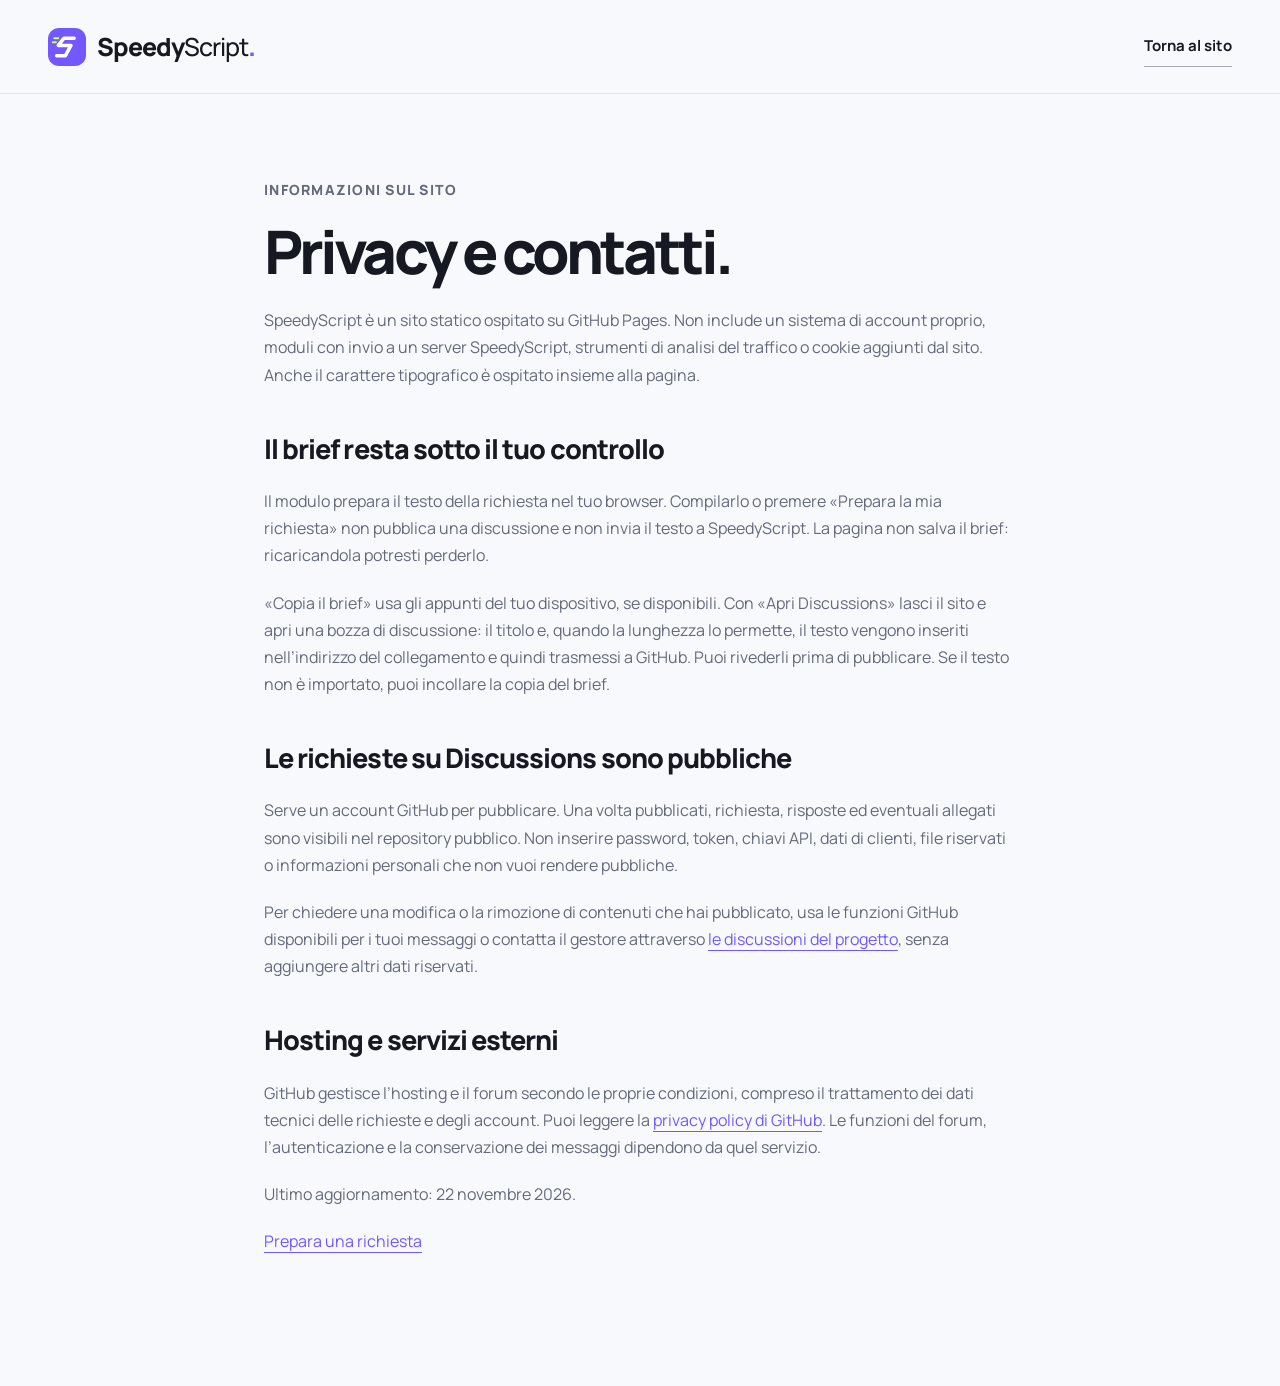
==== docs/privacy.html @ dad45a74 "Launch SpeedyScript website with Discussions contact workflow" ====
<!doctype html>
<html lang="it">
<head>
  <meta charset="utf-8">
  <meta name="viewport" content="width=device-width, initial-scale=1">
  <title>Privacy e contatti — SpeedyScript</title>
  <meta name="description" content="Come funziona il brief SpeedyScript e cosa viene condiviso quando apri GitHub Discussions.">
  <meta name="theme-color" content="#7357ff">
  <meta name="referrer" content="strict-origin-when-cross-origin">
  <link rel="canonical" href="https://mikeminer.github.io/speedyscript/privacy.html">
  <link rel="icon" type="image/svg+xml" href="./assets/mark.svg">
  <link rel="stylesheet" href="./assets/site.css">
</head>
<body>
  <header class="header"><div class="container nav-wrap">
    <a class="brand" href="./"><img src="./assets/mark.svg" width="38" height="38" alt=""><span>Speedy<span class="brand-light">Script</span><span class="brand-dot">.</span></span></a>
    <a class="text-link" href="./">Torna al sito</a>
  </div></header>
  <main class="legal-main">
    <p class="eyebrow">INFORMAZIONI SUL SITO</p>
    <h1>Privacy e contatti.</h1>
    <p>SpeedyScript è un sito statico ospitato su GitHub Pages. Non include un sistema di account proprio, moduli con invio a un server SpeedyScript, strumenti di analisi del traffico o cookie aggiunti dal sito. Anche il carattere tipografico è ospitato insieme alla pagina.</p>
    <h2>Il brief resta sotto il tuo controllo</h2>
    <p>Il modulo prepara il testo della richiesta nel tuo browser. Compilarlo o premere «Prepara la mia richiesta» non pubblica una discussione e non invia il testo a SpeedyScript. La pagina non salva il brief: ricaricandola potresti perderlo.</p>
    <p>«Copia il brief» usa gli appunti del tuo dispositivo, se disponibili. Con «Apri Discussions» lasci il sito e apri una bozza di discussione: il titolo e, quando la lunghezza lo permette, il testo vengono inseriti nell’indirizzo del collegamento e quindi trasmessi a GitHub. Puoi rivederli prima di pubblicare. Se il testo non è importato, puoi incollare la copia del brief.</p>
    <h2>Le richieste su Discussions sono pubbliche</h2>
    <p>Serve un account GitHub per pubblicare. Una volta pubblicati, richiesta, risposte ed eventuali allegati sono visibili nel repository pubblico. Non inserire password, token, chiavi API, dati di clienti, file riservati o informazioni personali che non vuoi rendere pubbliche.</p>
    <p>Per chiedere una modifica o la rimozione di contenuti che hai pubblicato, usa le funzioni GitHub disponibili per i tuoi messaggi o contatta il gestore attraverso <a href="https://github.com/mikeminer/speedyscript/discussions">le discussioni del progetto</a>, senza aggiungere altri dati riservati.</p>
    <h2>Hosting e servizi esterni</h2>
    <p>GitHub gestisce l’hosting e il forum secondo le proprie condizioni, compreso il trattamento dei dati tecnici delle richieste e degli account. Puoi leggere la <a href="https://docs.github.com/en/site-policy/privacy-policies/github-general-privacy-statement" rel="noopener noreferrer" target="_blank">privacy policy di GitHub</a>. Le funzioni del forum, l’autenticazione e la conservazione dei messaggi dipendono da quel servizio.</p>
    <p>Ultimo aggiornamento: 22 novembre 2026.</p>
    <p><a href="./#progetto">Prepara una richiesta</a></p>
  </main>
</body>
</html>
---- docs/assets/site.css ----
@font-face{font-family:Manrope;src:url('./fonts/manrope-variable.woff') format('woff');font-weight:200 800;font-style:normal;font-display:swap}
:root{--paper:#f8f9fc;--white:#fff;--ink:#171922;--muted:#646a7b;--purple:#7357ff;--purple-dark:#5d3de5;--lavender:#eeeaff;--lime:#cbff73;--line:#e0e3ee;--dark:#181a24;--shadow:0 22px 70px #27234310;scroll-padding-top:95px}
*{box-sizing:border-box}
html{scroll-behavior:smooth}
body{margin:0;background:var(--paper);color:var(--ink);font-family:Manrope,system-ui,sans-serif;font-size:16px;line-height:1.7;-webkit-font-smoothing:antialiased}
button,input,textarea,select{font:inherit}
button,a{-webkit-tap-highlight-color:transparent}
button{cursor:pointer}
a{color:inherit;text-underline-offset:5px}
svg{display:block}
img{max-width:100%}
[hidden]{display:none!important}
button:focus-visible,a:focus-visible,summary:focus-visible,input:focus-visible,textarea:focus-visible,select:focus-visible{outline:3px solid var(--purple);outline-offset:4px}
.container{width:min(1240px,calc(100% - 96px));margin-inline:auto}
.section{padding-block:110px}
.eyebrow{margin:0 0 20px;font-size:14px;line-height:1.5;font-weight:800;letter-spacing:.09em}
.purple{color:var(--purple)}
.muted{color:var(--muted)}
h1,h2,h3,p{margin-top:0}
h1,h2,h3{line-height:1.12;letter-spacing:-.055em}
h2{font-size:clamp(34px,4vw,50px);font-weight:800;margin-bottom:22px}
h3{font-size:24px;line-height:1.25;font-weight:800}
p{margin-bottom:20px}
.button{display:inline-flex;align-items:center;justify-content:center;gap:10px;min-height:54px;padding:14px 23px;border:1px solid transparent;border-radius:11px;text-decoration:none;font-size:15px;font-weight:800;line-height:1.45;transition:background .18s,transform .18s,box-shadow .18s}
.button:hover{transform:translateY(-2px)}
.button-purple{background:var(--purple);color:white;box-shadow:0 7px 18px #7357ff20}
.button-purple:hover{background:var(--purple-dark);box-shadow:0 10px 23px #7357ff30}
.button-dark{background:var(--ink);color:white}
.button-dark:hover{background:#303344}
.button-lime{background:var(--lime);color:var(--ink)}
.button-lime:hover{background:#b7f153}
.button-small{min-height:44px;padding:11px 18px;font-size:14px}
.button-outline{background:transparent;border-color:var(--line);color:var(--ink)}
.button-outline:hover{background:var(--lavender)}
.button:disabled{cursor:default;opacity:.65;transform:none}
.text-link{font-weight:700;font-size:15px;text-decoration:none;border-bottom:1px solid #a8a7b4;padding:7px 0}
.text-link:hover{color:var(--purple)}
.skip-link{position:fixed;top:8px;left:8px;z-index:100;padding:10px 18px;border-radius:8px;background:var(--ink);color:white;transform:translateY(-200%)}
.skip-link:focus{transform:none}
.sr-only{position:absolute;width:1px;height:1px;overflow:hidden;clip:rect(0,0,0,0);white-space:nowrap}
.header{height:94px;position:relative;z-index:20;background:#f8f9fcf2;border-bottom:1px solid #e5e6ed}
.nav-wrap{height:100%;display:flex;align-items:center;justify-content:space-between;gap:30px}
.brand{display:inline-flex;align-items:center;gap:11px;text-decoration:none;font-size:25px;line-height:1;font-weight:800;letter-spacing:-1px;white-space:nowrap}
.brand-light{font-weight:500}
.brand-dot{color:var(--purple)}
.navigation{display:flex;align-items:center;gap:29px}
.navigation>a:not(.button){font-size:14px;font-weight:700;text-decoration:none}
.navigation>a:hover{color:var(--purple)}
.navigation>.button:hover{color:white}
.menu-toggle{display:none}
.hero{display:grid;grid-template-columns:1fr 1.03fr;gap:60px;align-items:center;min-height:725px;padding-block:74px 86px}
.hero-copy{position:relative;z-index:2}
.hero .eyebrow{display:flex;align-items:center;gap:10px;font-size:13px;letter-spacing:.06em}
.tiny-spark{font-size:24px;line-height:1;color:var(--purple)}
h1{font-size:clamp(54px,5.6vw,82px);font-weight:800;line-height:1.055;letter-spacing:-.065em;margin-bottom:27px}
h1 .purple{position:relative;display:inline-block}
h1 .purple:after{content:"";position:absolute;bottom:-10px;left:0;width:100%;height:7px;background:var(--lime);border-radius:50%;transform:rotate(-1deg)}
.hero-description{color:var(--muted);font-size:17px;max-width:480px;line-height:1.85;margin:0 0 28px}
.hero-actions{display:flex;align-items:center;gap:24px;flex-wrap:wrap}
.hero-note{display:flex;align-items:center;gap:9px;font-size:13px;color:var(--muted);margin:22px 0 0}
.hero-note svg{width:19px;height:19px;fill:none;stroke:var(--purple);stroke-width:2;flex-shrink:0}
.hero-visual{position:relative;isolation:isolate;padding-block:34px 16px;min-width:0;overflow:clip;overflow-clip-margin:24px}
.hero-visual:before{content:"";position:absolute;inset:-15px -25px 0;background:radial-gradient(circle at 50% 40%,#e1dcff 0,#eeeaff80 45%,transparent 70%);z-index:-2}
.visual-orbit{position:absolute;z-index:-1;border:1px dashed #c7bfed;border-radius:50%;pointer-events:none}
.orbit-one{inset:-20px 15px 35px;transform:rotate(-18deg)}
.orbit-two{inset:30px -20px 65px;transform:rotate(25deg)}
.floating-label{position:absolute;top:0;right:12px;border:1px solid #ddd8f1;background:white;padding:10px 17px;font-size:13px;font-weight:700;display:flex;gap:12px;align-items:center;box-shadow:0 7px 24px #352d5c0a;border-radius:10px;transform:rotate(3deg);z-index:2}
.floating-label>span{font-family:monospace;color:var(--purple);font-weight:700;font-size:20px}
.editor{background:#20222f;border:1px solid #343747;border-radius:16px;box-shadow:0 30px 65px #342a5b22;overflow:hidden;transform:rotate(-1deg);position:relative;z-index:1;min-width:0}
.editor-top{display:flex;align-items:center;gap:12px;padding:14px 20px;border-bottom:1px solid #ffffff0d;color:#ccd0de;font:14px/1.5 Consolas,monospace;background:#282b3a}
.editor-logo{color:var(--lime);font-weight:800}
.editor-label{margin-left:auto;color:#a2a8be;font-size:12px;letter-spacing:.12em}
.demo-tabs{display:flex;gap:0;padding-inline:15px;border-bottom:1px solid #ffffff12}
.demo-tabs button{background:none;border:0;border-bottom:2px solid transparent;color:#b0b7ce;font-size:14px;padding:13px 13px;white-space:nowrap}
.demo-tabs button[aria-selected=true]{color:#d8cbff;border-color:#a38bff;background:#7357ff0b}
.demo-tabs button:hover{color:white}
.editor-body{display:flex;gap:17px;padding:23px 18px 25px 20px;min-height:255px;overflow:auto;scrollbar-width:thin;scrollbar-color:#5b547e #20222f}
.code-gutter{color:#838ba5;user-select:none;text-align:right;font:14px/1.9 Consolas,monospace;flex-shrink:0}
.code-view{margin:0;overflow:visible;font:14px/1.9 Consolas,"Courier New",monospace;color:#e4e7f4;tab-size:4;flex-shrink:0}
.syntax-comment{color:#a0a7bd}
.syntax-keyword{color:#c6acff}
.syntax-string{color:#d3ec9c}
.syntax-function{color:#9ac6ff}
.terminal{margin:0 15px 15px;padding:13px 14px;background:#151722;border:1px solid #333647;border-radius:9px}
.terminal-head{display:flex;justify-content:space-between;align-items:center;gap:14px;color:#9da6c0;font:12px/1.5 Consolas,monospace;letter-spacing:.03em}
.terminal-head button{display:flex;align-items:center;gap:6px;color:var(--lime);border:0;background:transparent;font:14px/1.5 Manrope,system-ui,sans-serif;font-weight:700;padding:5px 0;letter-spacing:0;white-space:nowrap}
.terminal-head button svg{width:16px;height:16px;fill:var(--lime)}
.terminal-head button:disabled{cursor:wait;color:#a8b29a}
.terminal-output{font:14px/1.85 Consolas,monospace;color:#b3bbcf;margin-top:11px;min-height:55px}
.terminal-output p{margin:0}
.prompt{color:var(--lime);margin-right:8px}
.terminal-output .done{color:#c8ed9f}
.editor-bottom{padding:10px 18px;display:flex;justify-content:space-between;gap:12px;font-size:12px;color:#adb5ce;background:#292c3c;border-top:1px solid #ffffff08}
.speed-stamp{position:absolute;right:-18px;bottom:12px;border-radius:17px;padding:15px 19px 15px 13px;background:var(--lime);z-index:3;display:flex;align-items:center;gap:8px;box-shadow:0 12px 28px #41562213;transform:rotate(5deg)}
.speed-stamp svg{width:40px;height:40px;fill:#232d1d}
.speed-stamp span{font-size:13px;font-weight:800;line-height:1.4}
.demo-disclaimer{margin:15px 140px 0 0;font-size:12px;line-height:1.6;color:var(--muted)}
.capability-strip{border-block:1px solid var(--line);background:#f0f2f8}
.capability-inner{display:flex;align-items:center;justify-content:space-between;gap:35px;padding-block:26px}
.capability-inner>span{font-size:14px;color:var(--muted)}
.capability-inner>div{display:flex;flex-wrap:wrap;gap:27px;align-items:center}
.capability-inner>div span{font-size:16px;letter-spacing:-.02em;font-weight:800;color:#545968}
.section-heading{display:flex;justify-content:space-between;align-items:flex-end;gap:60px;margin-bottom:40px}
.section-heading h2{margin-bottom:0}
.section-heading>p{color:var(--muted);max-width:360px;margin:0 0 7px}
.services-grid{display:grid;grid-template-columns:repeat(4,1fr);gap:18px}
.service-card{padding:28px 23px;border:1px solid var(--line);border-radius:16px;background:white;display:flex;flex-direction:column;align-items:flex-start;transition:transform .2s,box-shadow .2s}
.service-card:hover{transform:translateY(-5px);box-shadow:var(--shadow)}
.service-featured{border-color:#d6cdfd;background:linear-gradient(145deg,#f0ecff,#fbfaff)}
.service-symbol{background:var(--lavender);padding:12px;border-radius:13px;margin-bottom:28px}
.service-symbol svg{height:29px;width:29px;fill:none;stroke:var(--purple);stroke-width:1.8;stroke-linecap:round;stroke-linejoin:round}
.service-card h3{font-size:22px;letter-spacing:-.04em;margin-bottom:14px}
.service-card p{color:var(--muted);font-size:16px;line-height:1.8;margin-bottom:22px}
.tags{display:flex;gap:6px;flex-wrap:wrap;margin-top:auto;margin-bottom:29px}
.tags span{font-size:13px;padding:3px 9px;background:#f0f2f8;color:#62687b;border-radius:6px}
.service-featured .tags span{background:#e5ddff;color:#665298}
.service-link{font-size:14px;font-weight:800;text-decoration:none;line-height:1.5;padding-bottom:5px;border-bottom:1px solid #beb5df}
.service-link:hover{color:var(--purple);border-color:var(--purple)}
.process-section{background:white;border-block:1px solid var(--line)}
.process-layout{display:grid;grid-template-columns:1fr 1fr;gap:95px;align-items:center}
.process-intro>p:not(.eyebrow){color:var(--muted);max-width:425px;margin-bottom:28px}
.process-intro h2{font-size:clamp(32px,3.2vw,43px)}
.process-step{display:flex;gap:22px;padding:25px 0;border-bottom:1px solid var(--line)}
.process-step:first-child{padding-top:0}
.process-step:last-child{padding-bottom:0;border:0}
.step-icon{width:49px;height:49px;border:1px solid #e7e0fc;background:#f5f2ff;display:grid;place-items:center;border-radius:14px;flex-shrink:0}
.step-icon svg{width:25px;height:25px;fill:none;stroke:var(--purple);stroke-width:1.6;stroke-linecap:round;stroke-linejoin:round}
.process-step h3{font-size:21px;margin-bottom:8px;letter-spacing:-.035em}
.process-step p{color:var(--muted);font-size:16px;line-height:1.8;margin:0}
.idea-band{background:var(--dark);color:white;padding-block:49px}
.idea-inner{display:flex;align-items:center;gap:32px}
.idea-brackets{font-family:Consolas,monospace;font-size:54px;letter-spacing:-8px;color:var(--lime);padding-right:10px}
.idea-inner>p{font-size:17px;color:#b2b6c8;line-height:1.65;margin:0}
.idea-inner strong{font-size:22px;color:white;letter-spacing:-.03em}
.idea-inner .button{margin-left:auto;white-space:nowrap}
.faq-section{display:grid;grid-template-columns:.9fr 1.1fr;gap:90px;align-items:start}
.faq-intro h2{font-size:clamp(32px,3.1vw,44px)}
.faq-intro>p:last-child{color:var(--muted)}
.faq-list{border-top:1px solid var(--line)}
details{border-bottom:1px solid var(--line)}
summary{position:relative;padding:23px 39px 23px 0;list-style:none;font-size:16px;font-weight:800;line-height:1.55;cursor:pointer}
summary::-webkit-details-marker{display:none}
summary:after{content:"+";position:absolute;right:0;top:25px;width:23px;height:23px;display:grid;place-items:center;font-size:22px;font-weight:400;line-height:1;color:var(--purple)}
details[open] summary:after{content:"−"}
details>p{font-size:16px;line-height:1.85;color:var(--muted);padding-right:23px;margin:0 0 23px}
.project-section{background:#eeebfb;border-top:1px solid #e2dcf5}
.project-layout{display:grid;grid-template-columns:.85fr 1.15fr;gap:90px;align-items:start}
.project-copy{padding-top:18px}
.project-copy h2{font-size:clamp(37px,4vw,53px);line-height:1.14}
.project-copy>p:not(.eyebrow){color:var(--muted);font-size:17px;max-width:370px}
.contact-note{display:flex;gap:15px;padding-top:20px;margin-top:15px;border-top:1px solid #d6cfee;max-width:360px}
.contact-note>svg{width:27px;height:27px;stroke:var(--purple);fill:none;stroke-width:1.6;flex-shrink:0;margin-top:4px}
.contact-note strong{font-size:16px;letter-spacing:-.02em}
.contact-note p{font-size:14px;color:#6d6786;line-height:1.8;margin:8px 0 10px}
.contact-note a{font-size:14px;font-weight:800;color:var(--purple)}
.brief-card{background:white;border:1px solid #e1dbee;border-radius:20px;padding:32px;box-shadow:0 17px 40px #3b296409;min-width:0}
.form-two{display:grid;grid-template-columns:1fr 1fr;gap:16px}
.form-field{display:flex;flex-direction:column;gap:8px;margin-bottom:20px;min-width:0}
label{font-size:14px;font-weight:800;line-height:1.5}
input,select,textarea{width:100%;min-width:0;border:1px solid #dfe1ea;background:#fafbfe;border-radius:8px;padding:13px 14px;color:var(--ink);font-size:16px;line-height:1.6;transition:border-color .2s,box-shadow .2s}
textarea{resize:vertical;min-height:133px}
input::placeholder,textarea::placeholder{color:#7b8294}
input:focus,select:focus,textarea:focus{border-color:var(--purple);box-shadow:0 0 0 3px #7357ff0d}
select{appearance:none;cursor:pointer;padding-right:38px;background-image:url("data:image/svg+xml,%3Csvg xmlns='http://www.w3.org/2000/svg' width='18' height='18' viewBox='0 0 24 24' fill='none' stroke='%23656a7b' stroke-width='1.8'%3E%3Cpath d='m7 10 5 5 5-5'/%3E%3C/svg%3E");background-repeat:no-repeat;background-position:right 13px center}
.field-help{font-size:13px;line-height:1.7;color:var(--muted)}
.submit-button{width:100%}
.form-note{text-align:center;font-size:13px;color:var(--muted);margin:11px 0 0}
.brief-result{padding-top:26px;margin-top:26px;border-top:1px solid var(--line)}
.brief-result h3{font-size:22px;margin-bottom:16px}
.brief-result textarea{font-family:Consolas,monospace;font-size:14px;line-height:1.8;min-height:200px}
.brief-actions{display:flex;gap:10px;flex-wrap:wrap;margin:15px 0 13px}
.brief-actions .button{flex:1;font-size:14px;padding-inline:14px;white-space:nowrap}
.form-status{font-size:14px;line-height:1.6;color:var(--purple);margin:12px 0 0}
.form-status:empty{display:none}
.footer{background:#fafbfe;padding-block:44px 24px}
.footer-top{display:flex;justify-content:space-between;align-items:center;gap:25px;padding-bottom:28px;border-bottom:1px solid var(--line)}
.footer-top>p{font-size:14px;color:var(--muted);margin:0}
.footer-bottom{display:flex;justify-content:space-between;align-items:center;gap:20px;padding-top:22px;font-size:13px;color:var(--muted)}
.footer-bottom nav{display:flex;gap:25px}
.footer-bottom a{text-decoration:none}
.footer-bottom a:hover{color:var(--purple)}
.legal-main{max-width:800px;margin-inline:auto;padding:85px 24px 110px}
.legal-main h1{font-size:clamp(38px,6vw,60px);margin-bottom:24px}
.legal-main h2{font-size:27px;line-height:1.3;margin-top:42px;letter-spacing:-.035em}
.legal-main p,.legal-main li{color:var(--muted)}
.legal-main li{margin-block:10px}
.legal-main a{color:var(--purple)}
.reveal-pending{opacity:0;transform:translateY(14px);transition:opacity .5s,transform .5s}
.reveal-visible{opacity:1;transform:none}
@media(min-width:1500px){.hero{min-height:760px}}
@media(max-width:1150px){
 .container{width:calc(100% - 64px)}.hero{gap:36px}h1{font-size:66px}.navigation{gap:21px}
 .services-grid{grid-template-columns:repeat(2,1fr)}.service-card{padding:30px}.service-card h3{font-size:24px}
 .process-layout,.project-layout{gap:55px}.capability-inner{gap:20px}.capability-inner>div{gap:20px}
 .hero .eyebrow{font-size:12px}.faq-section{gap:55px}.hero-actions{gap:18px}.hero-actions .button{padding-inline:18px}
}
@media(max-width:900px){
 .header{height:80px}.brand{font-size:23px}.navigation{gap:18px}.navigation>a:not(.button){font-size:14px}.navigation .button{font-size:14px;padding-inline:12px}
 .hero{grid-template-columns:1fr;gap:48px;padding-block:65px 75px;min-height:0}.hero-copy{max-width:660px}.hero h1{font-size:76px}.hero-description{max-width:540px}
 .hero-visual{max-width:600px;width:100%;margin-inline:auto}.hero .eyebrow{font-size:14px}.hero-note{font-size:14px}
 .capability-inner{flex-direction:column;align-items:flex-start;gap:15px}.capability-inner>div{gap:26px}
 .section{padding-block:85px}.process-layout{gap:45px}.process-intro h2{font-size:35px}.project-layout{gap:40px;grid-template-columns:.8fr 1.2fr}
 .brief-card{padding:25px}.form-two{grid-template-columns:1fr;gap:0}.faq-section{gap:38px}.faq-intro h2{font-size:34px}.idea-inner strong{font-size:20px}.idea-inner{gap:25px}
}
@media(max-width:700px){
 .container{width:calc(100% - 40px)}.header{height:76px}.brand{font-size:23px}.brand img{width:34px;height:34px}
 .menu-toggle{display:flex;flex-direction:column;justify-content:center;gap:6px;background:transparent;border:1px solid var(--line);border-radius:9px;padding:11px;width:44px;height:42px}
 .menu-toggle span{height:2px;width:20px;background:var(--ink);transition:transform .2s}
 .menu-toggle[aria-expanded=true] span:first-child{transform:translateY(4px) rotate(45deg)}
 .menu-toggle[aria-expanded=true] span:last-child{transform:translateY(-4px) rotate(-45deg)}
 .navigation{display:none;position:absolute;left:0;right:0;top:75px;background:var(--paper);border-bottom:1px solid var(--line);padding:18px 20px 24px;box-shadow:0 12px 25px #2723430c;align-items:stretch;flex-direction:column;gap:0}
 .navigation.is-open{display:flex}.navigation>a:not(.button){padding:13px 5px;font-size:16px}.navigation .button{font-size:15px;margin-top:12px;min-height:49px}
 .hero{padding-block:47px 65px;gap:40px}.hero h1{font-size:clamp(52px,10vw,72px)}
 .hero .eyebrow{font-size:12px;letter-spacing:.035em;gap:7px;margin-bottom:20px}.tiny-spark{font-size:21px}
 .hero-description{font-size:16px;line-height:1.85;max-width:100%;margin-bottom:24px}
 .hero-actions{gap:19px;align-items:center}.hero-actions .button{font-size:14px;min-height:50px}.hero-actions .text-link{font-size:14px}
 .hero-note{font-size:13px;line-height:1.7;align-items:flex-start;max-width:320px}.hero-note svg{margin-top:2px}
 .hero-visual{padding-top:30px;overflow-clip-margin:16px}.hero-visual:before{inset:-5px -15px -10px}.orbit-one{inset:0 0 20px}.orbit-two{inset:30px 0 60px}
 .floating-label{right:8px;top:0;font-size:12px;padding:8px 12px}.editor{transform:rotate(-.7deg)}.editor-top{padding:12px 14px;font-size:13px}
 .demo-tabs{padding-inline:7px}.demo-tabs button{font-size:14px;padding:12px 11px}
 .editor-body{padding:19px 12px 21px 13px;gap:10px;min-height:245px}.code-view,.code-gutter{font-size:14px;line-height:1.85}
 .terminal{margin:0 10px 11px;padding:12px}.terminal-head{font-size:12px;gap:8px;flex-wrap:wrap}.terminal-head button{font-size:13px}
 .terminal-output{font-size:13px;min-height:55px}.editor-bottom{padding:10px 12px;font-size:12px;gap:8px;flex-wrap:wrap}
 .speed-stamp{right:0;bottom:17px;padding:10px 12px 10px 8px;border-radius:12px;gap:3px}.speed-stamp svg{width:31px;height:31px}.speed-stamp span{font-size:12px}
 .demo-disclaimer{font-size:12px;max-width:220px;margin-right:135px;line-height:1.6}
 .capability-inner{padding-block:22px}.capability-inner>span{font-size:14px}.capability-inner>div{gap:10px 21px}.capability-inner>div span{font-size:14px}
 .section{padding-block:65px}.section-heading{flex-direction:column;align-items:flex-start;gap:22px;margin-bottom:30px}.eyebrow{font-size:13px;letter-spacing:.07em;margin-bottom:16px}h2{font-size:38px}
 .section-heading>p{font-size:16px;max-width:100%}.services-grid{grid-template-columns:1fr;gap:16px}.service-card{padding:27px 25px}
 .service-symbol{padding:10px;margin-bottom:20px}.service-symbol svg{width:28px;height:28px}.service-card h3{font-size:25px;line-height:1.3}.service-card p{font-size:16px;line-height:1.8}
 .service-link{font-size:15px}.tags{gap:6px;margin-bottom:23px}.tags span{font-size:13px;padding:3px 8px}
 .process-layout,.faq-section,.project-layout{grid-template-columns:1fr;gap:38px}.process-intro h2,.faq-intro h2{font-size:38px}
 .process-step{gap:16px;padding:23px 0}.process-step h3{font-size:21px}.process-step p{font-size:16px}
 .idea-band{padding-block:34px}.idea-inner{flex-wrap:wrap;gap:17px}.idea-brackets{font-size:41px;letter-spacing:-6px;padding-right:7px}
 .idea-inner>p{font-size:16px;max-width:calc(100% - 70px)}.idea-inner strong{font-size:19px}.idea-inner .button{margin-left:0;min-height:48px;padding-block:11px;font-size:14px}
 .faq-section{gap:20px}.faq-intro p:last-child{font-size:16px;margin-bottom:4px}summary{font-size:16px;padding-block:21px}summary:after{top:24px}details>p{font-size:16px}
 .project-copy{padding-top:0}.project-copy h2{font-size:43px}.project-copy>p:not(.eyebrow){font-size:16px;max-width:100%}.contact-note{padding-top:18px;max-width:100%}
 .brief-card{padding:25px 20px}.form-two{grid-template-columns:1fr;gap:0}label{font-size:14px}
 input,textarea,select{font-size:16px;padding:12px}select{padding-right:31px;background-position:right 8px center}.field-help,.form-note{font-size:13px}
 .brief-actions .button{font-size:14px}.footer{padding-block:33px 22px}.footer-top{align-items:flex-start;flex-direction:column;gap:17px;padding-bottom:23px}
 .footer-top>p{font-size:14px}.footer-bottom{font-size:13px;flex-wrap:wrap;gap:17px}.footer-bottom nav{gap:20px}
 .legal-main{padding-top:55px}.legal-main h1{font-size:42px}.legal-main h2{font-size:25px}
 html.no-js .menu-toggle{display:none}
 html.no-js .header{height:auto;padding-block:20px}
 html.no-js .nav-wrap{flex-wrap:wrap}
 html.no-js .navigation{display:flex;position:static;flex-basis:100%;padding:0;box-shadow:none;border:0}
}
@media(max-width:390px){
 .hero-actions{gap:16px}.hero-actions .text-link{font-size:14px}.demo-tabs button{padding-inline:9px}
 .hero .eyebrow{font-size:12px;max-width:290px}.demo-disclaimer{margin-right:0;max-width:100%;padding-top:50px}.speed-stamp{bottom:65px}
 .brief-actions{flex-direction:column}
}
@media(prefers-reduced-motion:reduce){
 html{scroll-behavior:auto}*,*:before,*:after{animation:none!important;transition:none!important}
 .reveal-pending{opacity:1;transform:none}.button:hover,.service-card:hover{transform:none}
}
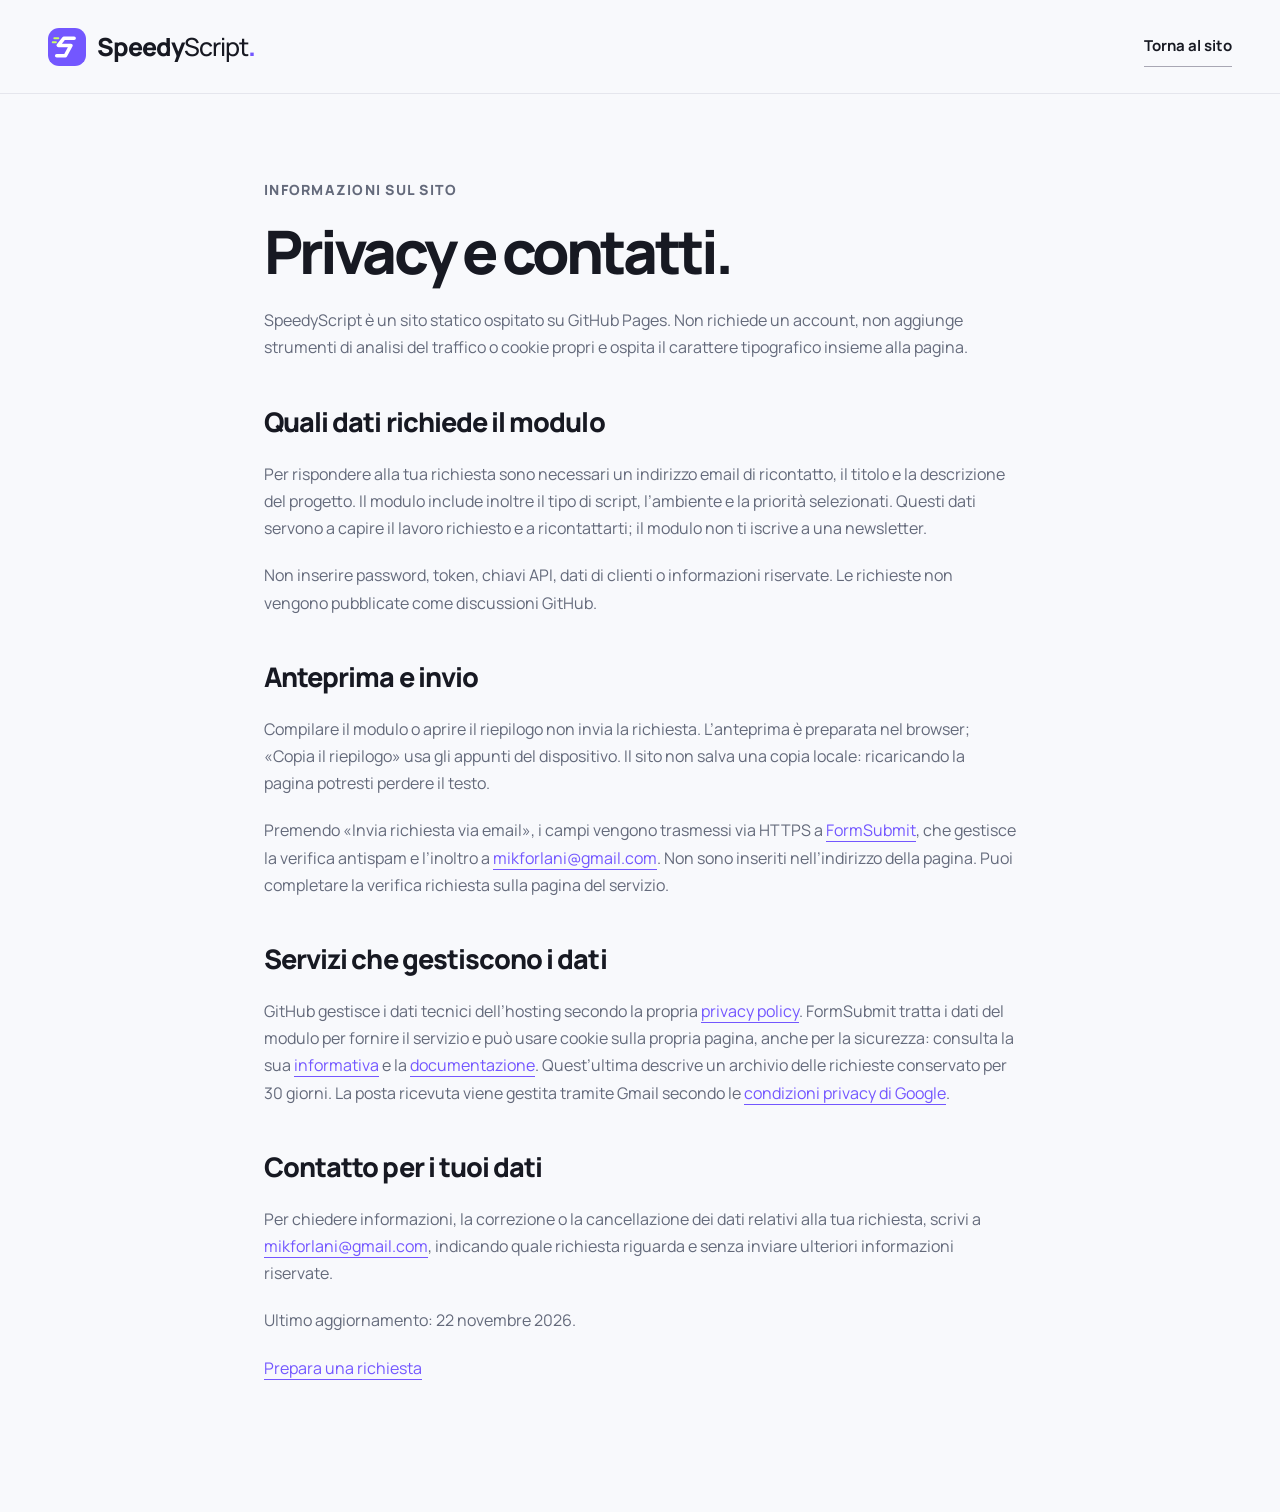
==== commit 18cd87d7: "Send contact forms by email and showcase AstroGuard with live demo service" ====
--- a/docs/privacy.html
+++ b/docs/privacy.html
@@ -4,7 +4,7 @@
   <meta charset="utf-8">
   <meta name="viewport" content="width=device-width, initial-scale=1">
   <title>Privacy e contatti — SpeedyScript</title>
-  <meta name="description" content="Come funziona il brief SpeedyScript e cosa viene condiviso quando apri GitHub Discussions.">
+  <meta name="description" content="Come SpeedyScript riceve le richieste via email e quali dati vengono inoltrati tramite FormSubmit.">
   <meta name="theme-color" content="#7357ff">
   <meta name="referrer" content="strict-origin-when-cross-origin">
   <link rel="canonical" href="https://mikeminer.github.io/speedyscript/privacy.html">
@@ -19,15 +19,17 @@
   <main class="legal-main">
     <p class="eyebrow">INFORMAZIONI SUL SITO</p>
     <h1>Privacy e contatti.</h1>
-    <p>SpeedyScript è un sito statico ospitato su GitHub Pages. Non include un sistema di account proprio, moduli con invio a un server SpeedyScript, strumenti di analisi del traffico o cookie aggiunti dal sito. Anche il carattere tipografico è ospitato insieme alla pagina.</p>
-    <h2>Il brief resta sotto il tuo controllo</h2>
-    <p>Il modulo prepara il testo della richiesta nel tuo browser. Compilarlo o premere «Prepara la mia richiesta» non pubblica una discussione e non invia il testo a SpeedyScript. La pagina non salva il brief: ricaricandola potresti perderlo.</p>
-    <p>«Copia il brief» usa gli appunti del tuo dispositivo, se disponibili. Con «Apri Discussions» lasci il sito e apri una bozza di discussione: il titolo e, quando la lunghezza lo permette, il testo vengono inseriti nell’indirizzo del collegamento e quindi trasmessi a GitHub. Puoi rivederli prima di pubblicare. Se il testo non è importato, puoi incollare la copia del brief.</p>
-    <h2>Le richieste su Discussions sono pubbliche</h2>
-    <p>Serve un account GitHub per pubblicare. Una volta pubblicati, richiesta, risposte ed eventuali allegati sono visibili nel repository pubblico. Non inserire password, token, chiavi API, dati di clienti, file riservati o informazioni personali che non vuoi rendere pubbliche.</p>
-    <p>Per chiedere una modifica o la rimozione di contenuti che hai pubblicato, usa le funzioni GitHub disponibili per i tuoi messaggi o contatta il gestore attraverso <a href="https://github.com/mikeminer/speedyscript/discussions">le discussioni del progetto</a>, senza aggiungere altri dati riservati.</p>
-    <h2>Hosting e servizi esterni</h2>
-    <p>GitHub gestisce l’hosting e il forum secondo le proprie condizioni, compreso il trattamento dei dati tecnici delle richieste e degli account. Puoi leggere la <a href="https://docs.github.com/en/site-policy/privacy-policies/github-general-privacy-statement" rel="noopener noreferrer" target="_blank">privacy policy di GitHub</a>. Le funzioni del forum, l’autenticazione e la conservazione dei messaggi dipendono da quel servizio.</p>
+    <p>SpeedyScript è un sito statico ospitato su GitHub Pages. Non richiede un account, non aggiunge strumenti di analisi del traffico o cookie propri e ospita il carattere tipografico insieme alla pagina.</p>
+    <h2>Quali dati richiede il modulo</h2>
+    <p>Per rispondere alla tua richiesta sono necessari un indirizzo email di ricontatto, il titolo e la descrizione del progetto. Il modulo include inoltre il tipo di script, l’ambiente e la priorità selezionati. Questi dati servono a capire il lavoro richiesto e a ricontattarti; il modulo non ti iscrive a una newsletter.</p>
+    <p>Non inserire password, token, chiavi API, dati di clienti o informazioni riservate. Le richieste non vengono pubblicate come discussioni GitHub.</p>
+    <h2>Anteprima e invio</h2>
+    <p>Compilare il modulo o aprire il riepilogo non invia la richiesta. L’anteprima è preparata nel browser; «Copia il riepilogo» usa gli appunti del dispositivo. Il sito non salva una copia locale: ricaricando la pagina potresti perdere il testo.</p>
+    <p>Premendo «Invia richiesta via email», i campi vengono trasmessi via HTTPS a <a href="https://formsubmit.co/" rel="noopener noreferrer" target="_blank">FormSubmit</a>, che gestisce la verifica antispam e l’inoltro a <a href="mailto:mikforlani@gmail.com">mikforlani@gmail.com</a>. Non sono inseriti nell’indirizzo della pagina. Puoi completare la verifica richiesta sulla pagina del servizio.</p>
+    <h2>Servizi che gestiscono i dati</h2>
+    <p>GitHub gestisce i dati tecnici dell’hosting secondo la propria <a href="https://docs.github.com/en/site-policy/privacy-policies/github-general-privacy-statement" rel="noopener noreferrer" target="_blank">privacy policy</a>. FormSubmit tratta i dati del modulo per fornire il servizio e può usare cookie sulla propria pagina, anche per la sicurezza: consulta la sua <a href="https://formsubmit.co/privacy.pdf" rel="noopener noreferrer" target="_blank">informativa</a> e la <a href="https://formsubmit.co/documentation" rel="noopener noreferrer" target="_blank">documentazione</a>. Quest’ultima descrive un archivio delle richieste conservato per 30 giorni. La posta ricevuta viene gestita tramite Gmail secondo le <a href="https://policies.google.com/privacy" rel="noopener noreferrer" target="_blank">condizioni privacy di Google</a>.</p>
+    <h2>Contatto per i tuoi dati</h2>
+    <p>Per chiedere informazioni, la correzione o la cancellazione dei dati relativi alla tua richiesta, scrivi a <a href="mailto:mikforlani@gmail.com">mikforlani@gmail.com</a>, indicando quale richiesta riguarda e senza inviare ulteriori informazioni riservate.</p>
     <p>Ultimo aggiornamento: 22 novembre 2026.</p>
     <p><a href="./#progetto">Prepara una richiesta</a></p>
   </main>
--- a/docs/assets/site.css
+++ b/docs/assets/site.css
@@ -165,6 +165,30 @@
 .field-help{font-size:13px;line-height:1.7;color:var(--muted)}
 .submit-button{width:100%}
 .form-note{text-align:center;font-size:13px;color:var(--muted);margin:11px 0 0}
+.form-note a{color:var(--purple);text-underline-offset:3px}
+.honeypot{display:none}
+.required-label{font-weight:500;color:var(--muted)}
+.preview-button{display:block;margin:15px auto 0;padding:4px;background:none;border:0;color:var(--purple);font-size:14px;font-weight:700;text-decoration:underline;text-underline-offset:4px}
+.showcase-section{border-top:1px solid var(--line);background:linear-gradient(135deg,#f3f0ff 0%,#fafbff 65%)}
+.showcase-layout{display:grid;grid-template-columns:1fr 1fr;gap:80px;align-items:center}
+.showcase-copy h2{font-size:clamp(40px,4.5vw,59px);line-height:1.12;letter-spacing:-.05em;margin-top:22px}
+.showcase-copy>p:not(.eyebrow){font-size:17px;color:var(--muted)}
+.showcase-tags{display:flex;gap:8px;flex-wrap:wrap}
+.showcase-tags span{padding:5px 10px;border:1px solid #ddd5f4;border-radius:6px;color:#67568c;background:#ffffffa1;font-size:13px;font-weight:700}
+.showcase-features{list-style:none;padding:0;margin:27px 0}
+.showcase-features li{position:relative;padding-left:23px;margin:17px 0;color:var(--muted);font-size:16px;line-height:1.7}
+.showcase-features li:before{content:"";position:absolute;left:0;top:10px;width:7px;height:7px;background:var(--purple);border-radius:50%}
+.showcase-features strong{color:var(--ink);font-weight:800}
+.showcase-copy>p.showcase-caption{font-size:13px;line-height:1.8;margin-bottom:25px}
+.showcase-figure{margin:0;background:#fff;border:1px solid #ded7ef;border-radius:17px;box-shadow:0 22px 60px #40356715;overflow:hidden;min-width:0}
+.showcase-image-head{padding:14px 18px;display:flex;align-items:center;gap:9px;font-size:13px;font-weight:700;color:var(--muted);border-bottom:1px solid #e9e5f3}
+.showcase-live-dot{width:7px;height:7px;background:var(--purple);border-radius:50%}
+.showcase-figure>a{display:block;padding:12px;background:#efedf6}
+.showcase-figure img{width:100%;height:auto;display:block}
+.showcase-figure figcaption{padding:16px 19px;font-size:13px;color:var(--muted);line-height:1.8}
+.showcase-figure figcaption a{color:var(--purple);text-underline-offset:3px}
+@media(max-width:1000px){.showcase-layout{gap:40px}.showcase-copy h2{font-size:43px}}
+@media(max-width:700px){.showcase-layout{grid-template-columns:1fr;gap:35px}.showcase-copy h2{font-size:43px}.showcase-copy>p:not(.eyebrow){font-size:16px}.showcase-copy>p.showcase-caption{font-size:13px}.showcase-figure>a{padding:7px}.showcase-image-head{padding:12px 14px}.showcase-figure figcaption{padding:14px}}
 .brief-result{padding-top:26px;margin-top:26px;border-top:1px solid var(--line)}
 .brief-result h3{font-size:22px;margin-bottom:16px}
 .brief-result textarea{font-family:Consolas,monospace;font-size:14px;line-height:1.8;min-height:200px}
